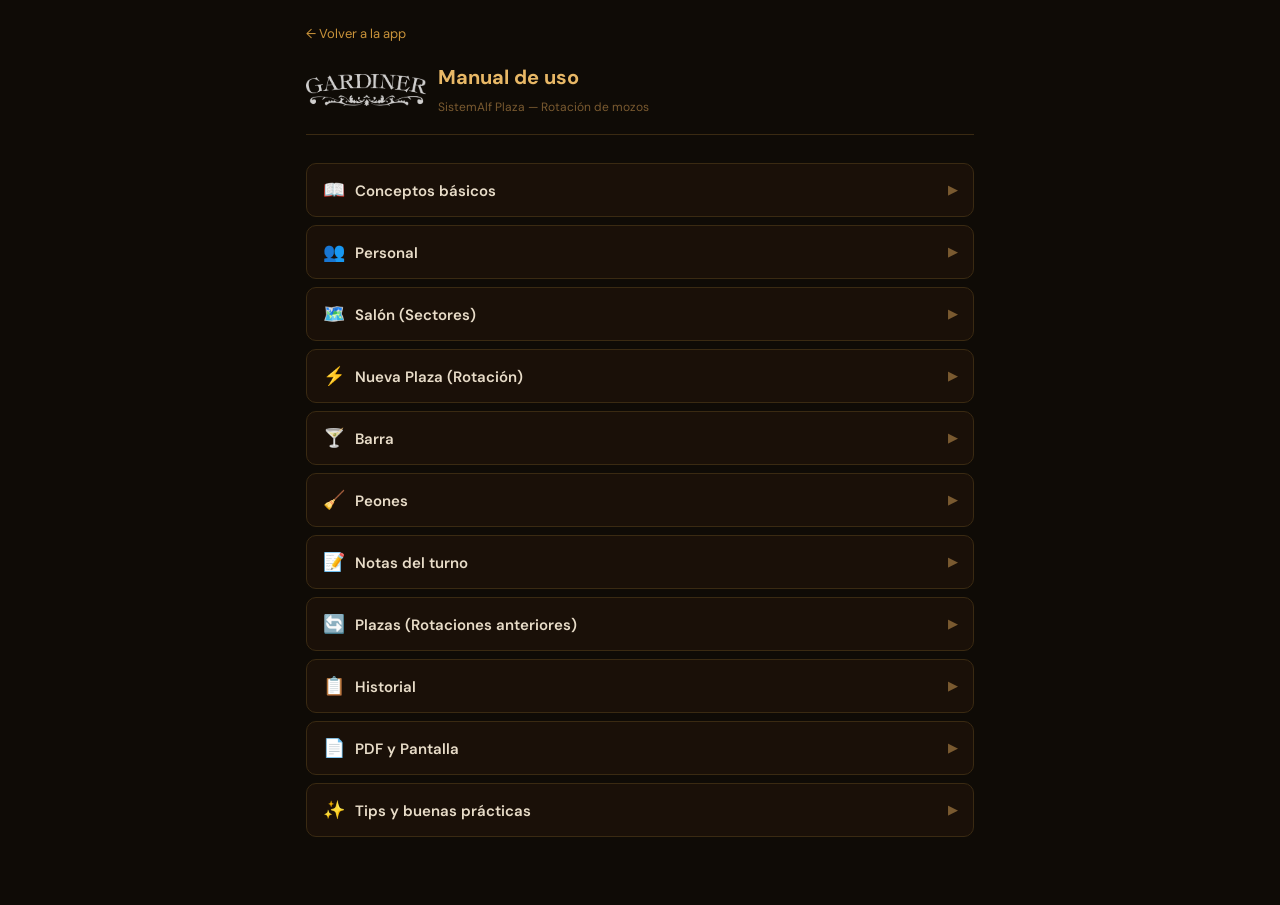
==== ayuda.html @ 65be9d81 "docs: agregar regla de domingos en manual de rotación Co-Authored-By: Claude Sonnet 4.6 <noreply@ant" ====
<!DOCTYPE html>
<html lang="es">
<head>
  <meta charset="UTF-8" />
  <meta name="viewport" content="width=device-width, initial-scale=1.0" />
  <meta name="theme-color" content="#1a1008" />
  <title>Ayuda — SistemAlf Plaza</title>
  <link href="https://fonts.googleapis.com/css2?family=DM+Sans:wght@300;400;500;600;700&display=swap" rel="stylesheet" />
  <link rel="icon" type="image/png" href="img/Favicon.png" />
  <style>
    :root {
      --bg: #0f0b06;
      --bg2: #1a1008;
      --bg3: #241a0e;
      --text: #e8dcc8;
      --text2: #bfa97a;
      --text3: #7a5a30;
      --gold: #c9933a;
      --gold2: #e8b866;
      --orange: #b05a10;
      --border: #2a1e10;
      --border2: #3a2a12;
    }
    * { margin: 0; padding: 0; box-sizing: border-box; }
    body {
      font-family: 'DM Sans', sans-serif;
      background: var(--bg);
      color: var(--text);
      line-height: 1.6;
      -webkit-font-smoothing: antialiased;
    }
    .container {
      max-width: 700px;
      margin: 0 auto;
      padding: 20px 16px 60px;
    }
    .header {
      display: flex;
      align-items: center;
      gap: 12px;
      margin-bottom: 28px;
      padding-bottom: 16px;
      border-bottom: 1px solid var(--border2);
    }
    .header img { height: 32px; opacity: .8; }
    .header h1 { font-size: 20px; color: var(--gold2); font-weight: 700; }
    .header small { font-size: 12px; color: var(--text3); }
    .back-link {
      display: inline-block;
      margin-bottom: 16px;
      font-size: 13px;
      color: var(--gold);
      text-decoration: none;
    }
    .back-link:hover { text-decoration: underline; }

    .section {
      margin-bottom: 8px;
    }
    .section-btn {
      width: 100%;
      display: flex;
      align-items: center;
      justify-content: space-between;
      padding: 14px 16px;
      background: var(--bg2);
      border: 1px solid var(--border2);
      border-radius: 10px;
      color: var(--text);
      font-family: 'DM Sans', sans-serif;
      font-size: 15px;
      font-weight: 600;
      cursor: pointer;
      transition: background .15s;
    }
    .section-btn:hover { background: var(--bg3); }
    .section-btn .icon { font-size: 18px; margin-right: 10px; }
    .section-btn .arrow {
      font-size: 12px;
      color: var(--text3);
      transition: transform .2s;
    }
    .section.open .section-btn {
      border-radius: 10px 10px 0 0;
      border-bottom-color: transparent;
      background: var(--bg3);
    }
    .section.open .arrow { transform: rotate(90deg); }
    .section-body {
      display: none;
      padding: 16px;
      background: var(--bg2);
      border: 1px solid var(--border2);
      border-top: none;
      border-radius: 0 0 10px 10px;
    }
    .section.open .section-body { display: block; }

    .step {
      display: flex;
      gap: 12px;
      margin-bottom: 14px;
      align-items: flex-start;
    }
    .step:last-child { margin-bottom: 0; }
    .step-num {
      min-width: 26px;
      height: 26px;
      background: rgba(201,147,58,.15);
      border: 1px solid var(--gold);
      border-radius: 50%;
      display: flex;
      align-items: center;
      justify-content: center;
      font-size: 12px;
      font-weight: 700;
      color: var(--gold2);
      flex-shrink: 0;
      margin-top: 2px;
    }
    .step-text { font-size: 14px; color: var(--text); }
    .step-text strong { color: var(--gold2); font-weight: 600; }
    .step-text .subtle { color: var(--text3); font-size: 12px; }

    .tip {
      background: rgba(60,120,150,.1);
      border: 1px solid rgba(90,143,160,.3);
      border-radius: 8px;
      padding: 10px 14px;
      font-size: 13px;
      color: #90cfe0;
      margin-top: 12px;
    }
    .tip::before { content: "💡 "; }

    .warn {
      background: rgba(176,90,16,.1);
      border: 1px solid rgba(176,90,16,.3);
      border-radius: 8px;
      padding: 10px 14px;
      font-size: 13px;
      color: #f0a060;
      margin-top: 12px;
    }
    .warn::before { content: "⚠️ "; }

    .divider {
      height: 1px;
      background: var(--border2);
      margin: 12px 0;
    }

    h3 {
      font-size: 14px;
      color: var(--gold2);
      margin-bottom: 10px;
      font-weight: 600;
    }
    p { font-size: 14px; margin-bottom: 10px; }
    p:last-child { margin-bottom: 0; }
  </style>
</head>
<body>
<div class="container">
  <a class="back-link" href="javascript:history.back()">← Volver a la app</a>
  <div class="header">
    <img src="img/Logo.png" alt="Logo" />
    <div>
      <h1>Manual de uso</h1>
      <small>SistemAlf Plaza — Rotación de mozos</small>
    </div>
  </div>

  <!-- CONCEPTOS -->
  <div class="section">
    <button class="section-btn" onclick="toggle(this)">
      <span><span class="icon">📖</span>Conceptos básicos</span>
      <span class="arrow">▶</span>
    </button>
    <div class="section-body">
      <div class="step">
        <div class="step-num">1</div>
        <div class="step-text">Cada restaurante tiene <strong style="color: white !important;">dos turnos</strong>: Mañana y Noche. Cada uno con su propio link.</div>
      </div>
      <div class="step">
        <div class="step-num">2</div>
        <div class="step-text">Los <strong>Mozos</strong> y las <strong>Plazas</strong> son compartidos entre ambos turnos.</div>
      </div>
      <div class="step">
        <div class="step-num">3</div>
        <div class="step-text">La <strong>Rotación</strong> y el <strong>Historial</strong> son independientes por turno.</div>
      </div>
      <div class="step">
        <div class="step-num">4</div>
        <div class="step-text">Los mozos y plazas <strong>Activos</strong> también son independientes por turno: activar o desactivar un mozo en Mañana no afecta al turno Noche.</div>
      </div>
      <div class="step">
        <div class="step-num">5</div>
        <div class="step-text">Una <strong>Plaza</strong> es un sub sector dentro de un sector. Cada plaza se asigna a un mozo.</div>
      </div>
      <div class="step">
        <div class="step-num">6</div>
        <div class="step-text">Un mozo puede tener una <strong>plaza fija</strong> (📌): siempre se asigna automáticamente a esa plaza antes de distribuir el resto.</div>
      </div>
      <div class="step">
        <div class="step-num">7</div>
        <div class="step-text">Un mozo puede ser marcado como <strong style="color:#f08070 !important">Largo</strong> (<strong style="color:#f08070 !important">L</strong>): la rotación automática los distribuye en sectores distintos para que nunca queden juntos.</div>
      </div>
      <div class="step">
        <div class="step-num">8</div>
        <div class="step-text">Cada turno tiene un <strong style="color: white !important;">color distintivo</strong>: Mañana usa tonos <strong>dorados</strong> y Noche tonos <strong style="color: #90cfe0 !important;">azules</strong>, para evitar confusiones.</div>
      </div>
      <div class="tip">Usar el link del turno correspondiente directamente. No es necesario pasar por la pantalla de selección.</div>
    </div>
  </div>

  <!-- PERSONAL -->
  <div class="section">
    <button class="section-btn" onclick="toggle(this)">
      <span><span class="icon">👥</span>Personal</span>
      <span class="arrow">▶</span>
    </button>
    <div class="section-body">
      <h3>Agregar un mozo</h3>
      <div class="step">
        <div class="step-num">1</div>
        <div class="step-text">Ir a la pestaña <strong>Personal</strong>.</div>
      </div>
      <div class="step">
        <div class="step-num">2</div>
        <div class="step-text">Escribir el nombre en el campo y tocar <strong>+ Agregar</strong>.</div>
      </div>

      <div class="divider"></div>
      <h3>Activar / desactivar</h3>
      <p>Cada mozo tiene un <strong>switch</strong> para activar o desactivar. Solo los mozos activos participan de la rotación. El estado es independiente por turno.</p>

      <div class="divider"></div>
      <h3>Editar nombre</h3>
      <p>Mantener presionado sobre el mozo (press largo) para abrir el editor de nombre.</p>

      <div class="divider"></div>
      <h3>Restricciones</h3>
      <div class="step">
        <div class="step-num">1</div>
        <div class="step-text">Tocar el botón <strong>🚫</strong> junto al mozo.</div>
      </div>
      <div class="step">
        <div class="step-num">2</div>
        <div class="step-text">Marcar las plazas donde ese mozo <strong style="color: white !important;">no puede</strong> ser asignado (por limitaciones físicas, preferencias, etc.).</div>
      </div>
      <div class="tip">Las restricciones se respetan en la rotación automática. En la asignación manual, el mozo restringido aparece marcado pero se puede asignar como <strong  style="color: #90cfe0 !important;">excepción puntual</strong> confirmando en el popup. La restricción no se elimina.</div>

      <div class="divider"></div>
      <h3>Eliminar un mozo</h3>
      <p>Tocar el botón <strong>🗑️</strong> junto al mozo y confirmar.</p>
      <div class="warn">Eliminar un mozo no borra su historial. Los registros anteriores se mantienen.</div>

      <div class="divider"></div>
      <h3>Plaza fija</h3>
      <div class="step">
        <div class="step-num">1</div>
        <div class="step-text">Tocar el botón <strong>📌</strong> junto al mozo.</div>
      </div>
      <div class="step">
        <div class="step-num">2</div>
        <div class="step-text">Elegir la plaza donde el mozo va <strong style="color: white !important;">siempre</strong>.</div>
      </div>
      <div class="step">
        <div class="step-num">3</div>
        <div class="step-text">Al generar la rotación, ese mozo se asigna automáticamente a su plaza fija antes de distribuir el resto.</div>
      </div>
      <div class="tip">Para quitar la plaza fija, tocar la <strong>×</strong> en la etiqueta 📌 del mozo.</div>
      <div class="warn">Si la plaza fija coincide con una restricción del mismo mozo, la restricción tiene prioridad y la plaza fija no se asigna.</div>

      <div class="divider"></div>
      <h3>Largos</h3>
      <div class="step">
        <div class="step-num">1</div>
        <div class="step-text">Tocar el botón <strong style="color:#f08070 !important">L</strong> junto al mozo para marcarlo como <strong style="color:#f08070 !important">Largo</strong>.</div>
      </div>
      <div class="step">
        <div class="step-num">2</div>
        <div class="step-text">Los mozos marcados como Largo se <strong style="color: white !important;">distribuyen en sectores distintos</strong> durante la rotación automática: nunca quedarán dos Largos en el mismo sector.</div>
      </div>
      <div class="step">
        <div class="step-num">3</div>
        <div class="step-text">Para quitar la marca, tocar la <strong>×</strong> en la etiqueta <strong style="color:#f08070 !important">L Largo</strong> o volver a tocar el botón <strong style="color:#f08070 !important">L</strong>.</div>
      </div>
      <div class="tip">Los Largos se asignan después de las plazas fijas (📌) y antes del resto. Respetan restricciones (🚫) y asignaciones manuales previas.</div>

      <div class="divider"></div>
      <h3>Mozos de barra</h3>
      <p>Agregar y gestionar de la misma forma que los mozos de salón, pero en la sección <strong>Mozos de Barra</strong> dentro de la misma pestaña.</p>

      <div class="divider"></div>
      <h3>Chips de navegación</h3>
      <p class="step-text">En la parte superior de la pestaña se muestran chips con <strong>Total mozos</strong>, <strong>Mozos activos</strong>, <strong>Plazas activas</strong> y <strong>⚡ Nueva Plaza</strong>. Tocar <strong>Plazas activas</strong> para ir a Salón o <strong>⚡ Nueva Plaza</strong> para ir a la operación.</p>
    </div>
  </div>

  <!-- SALON -->
  <div class="section">
    <button class="section-btn" onclick="toggle(this)">
      <span><span class="icon">🗺️</span>Salón (Sectores)</span>
      <span class="arrow">▶</span>
    </button>
    <div class="section-body">
      <h3>Crear un sector</h3>
      <div class="step">
        <div class="step-num">1</div>
        <div class="step-text">Ir a la pestaña <strong>Salón</strong>.</div>
      </div>
      <div class="step">
        <div class="step-num">2</div>
        <div class="step-text">Escribir el nombre del sector (ej: "Salón 1", "Terraza") y tocar <strong>+ Agregar</strong>.</div>
      </div>

      <div class="divider"></div>
      <h3>Agregar plazas (sub sectores)</h3>
      <div class="step">
        <div class="step-num">1</div>
        <div class="step-text">Dentro de cada sector, usar el campo para agregar plazas.</div>
      </div>
      <div class="step">
        <div class="step-num">2</div>
        <div class="step-text">Cada plaza representa un puesto a asignar a un mozo.</div>
      </div>
      <div class="tip">Máximo 12 plazas por sector.</div>

      <div class="divider"></div>
      <h3>Activar / desactivar</h3>
      <p>Tanto sectores como plazas tienen un <strong>switch</strong> para activar o desactivar. Solo las plazas activas participan de la rotación. El estado es independiente por turno.</p>

      <div class="divider"></div>
      <h3>Orden de los sectores</h3>
      <p>El orden en que aparecen los sectores define la <strong>secuencia de rotación</strong>. Arrastrar con el ícono <strong>⠿</strong> para reordenar.</p>
      <div class="warn">El orden es importante: la rotación avanza al siguiente sector (o grupo) en la lista.</div>

      <div class="divider"></div>
      <h3>Grupos de sectores</h3>
      <p>Asignar el mismo <strong>grupo</strong> a varios sectores para que la rotación los trate como una sola unidad.</p>
      <div class="step">
        <div class="step-num">1</div>
        <div class="step-text">En la configuración de cada sector, seleccionar un grupo existente o crear uno nuevo.</div>
      </div>
      <div class="step">
        <div class="step-num">2</div>
        <div class="step-text">Todos los sectores con el mismo grupo funcionan como un solo sector para el avance y la regla de "no repetir".</div>
      </div>
      <div class="tip">Útil para sectores grandes divididos en partes (ej: Deck A, Deck B, Deck C con grupo "Deck"). Visualmente son 3 sectores, pero la rotación los trata como uno.</div>

      <div class="divider"></div>
      <h3>Evitar repetir sector</h3>
      <p>Si un sector tiene activada esta opción, la rotación intentar no asignar al mismo mozo en el mismo sector (o grupo) dos veces seguidas.</p>

      <div class="divider"></div>
      <h3>Notas del turno</h3>
      <p class="step-text">En la parte inferior de la pestaña Salón hay un <strong style="color: white !important;">switch</strong> para activar o desactivar la sección de <strong>Notas del turno</strong>. Útil para restaurantes que no necesitan esta funcionalidad.</p>
      <div class="tip">La configuración se aplica a nivel del restaurante y afecta a ambos turnos.</div>

      <div class="divider"></div>
      <h3>Chips de navegación</h3>
      <p class="step-text">En la parte superior se muestran chips con <strong>Mozos activos</strong>, <strong>Plazas activas</strong> y <strong>⚡ Nueva Plaza</strong>. Tocar <strong>Mozos activos</strong> para ir a Personal o <strong>⚡ Nueva Plaza</strong> para ir a esa sección.</p>

      <div class="divider"></div>
      <h3>Editar y eliminar</h3>
      <p>Mantener presionado para editar nombre. Tocar 🗑️ para eliminar.</p>
    </div>
  </div>

  <!-- ROTACION -->
  <div class="section">
    <button class="section-btn" onclick="toggle(this)">
      <span><span class="icon">⚡</span>Nueva Plaza (Rotación)</span>
      <span class="arrow">▶</span>
    </button>
    <div class="section-body">
      <h3>Generar una plaza</h3>
      <div class="step">
        <div class="step-num">1</div>
        <div class="step-text">Ir a la pestaña <strong>Nueva Plaza</strong>.</div>
      </div>
      <div class="step">
        <div class="step-num">2</div>
        <div class="step-text">Verificar que el aviso diga <strong>"Listo para rotar"</strong>. Esto indica que la cantidad de mozos activos coincide con la de plazas.</div>
      </div>
      <div class="step">
        <div class="step-num">3</div>
        <div class="step-text">Tocar <strong>⚡ Generar Plaza</strong>. El sistema asigna automáticamente cada mozo a una plaza.</div>
      </div>
      <div class="step">
        <div class="step-num">4</div>
        <div class="step-text">Revisar la asignación. Aparece un <strong style="color: white !important;">banner amarillo</strong> en la parte inferior.</div>
      </div>
      <div class="step">
        <div class="step-num">5</div>
        <div class="step-text">Si la asignación es correcta, tocar <strong>Confirmar</strong> en el banner. Si no, modificar manualmente antes de confirmar.</div>
      </div>

      <div class="divider"></div>
      <h3>Asignar manualmente antes de rotar</h3>
      <p>Para forzar a un mozo en una plaza específica (situación especial), asignar <strong>antes</strong> de generar la plaza. La rotación respeta las asignaciones previas y distribuir el resto.</p>
      <div class="step">
        <div class="step-num">1</div>
        <div class="step-text">Tocar una plaza vacía en el mapa de sectores.</div>
      </div>
      <div class="step">
        <div class="step-num">2</div>
        <div class="step-text">Elegir el mozo en el popup.</div>
      </div>
      <div class="step">
        <div class="step-num">3</div>
        <div class="step-text">Luego tocar <strong>⚡ Generar Plaza</strong>. Las plazas pre-asignadas no se modifican.</div>
      </div>

      <div class="divider"></div>
      <h3>Comentarios por plaza</h3>
      <div class="step">
        <div class="step-num">1</div>
        <div class="step-text">Tocar una plaza <strong style="color: white !important;">ya asignada</strong> para abrir el popup de comentario.</div>
      </div>
      <div class="step">
        <div class="step-num">2</div>
        <div class="step-text">Escribir un comentario (ej: "asiste a mesa 12") y tocar <strong>Guardar</strong>.</div>
      </div>
      <div class="step">
        <div class="step-num">3</div>
        <div class="step-text">El comentario aparece con 💬 en la grilla, en la vista <strong>Pantalla</strong> y en <strong>Plazas</strong>.</div>
      </div>
      <div class="tip">Los comentarios se guardan en el historial junto con la rotación al confirmar.</div>

      <div class="divider"></div>
      <h3>Modificar después de generar</h3>
      <p>Mientras el banner esté visible (antes de confirmar), tocar cualquier plaza para liberar o reasignar.</p>

      <div class="divider"></div>
      <h3>Editar una formación confirmada</h3>
      <div class="step">
        <div class="step-num">1</div>
        <div class="step-text">Después de confirmar aparecen tres botones: <strong>Editar</strong>, <strong>PDF</strong> y <strong>Pantalla</strong>.</div>
      </div>
      <div class="step">
        <div class="step-num">2</div>
        <div class="step-text">Tocar <strong>Editar</strong> para desbloquear la formación.</div>
      </div>
      <div class="step">
        <div class="step-num">3</div>
        <div class="step-text">Realizar los cambios y volver a tocar <strong>Confirmar</strong>. El historial se actualiza con la nueva formación.</div>
      </div>
      <div class="tip">Si se refresca la página, los botones se mantienen disponibles hasta las <strong style="color: white !important;">17:00</strong> (turno Mañana) o las <strong style="color: white !important;">02:00</strong> del día siguiente (turno Noche).</div>

      <div class="divider"></div>
      <h3>Liberar todo</h3>
      <p class="step-text">El botón <strong>🔓 Liberar todo</strong> vacía todas las plazas. Está siempre disponible.</p>

      <div class="divider"></div>
      <h3>Lógica de la rotación</h3>
      <p>El sistema busca que cada mozo <strong>avance al siguiente sector</strong> (o grupo) en el orden configurado. Además considera:</p>
      <div class="step">
        <div class="step-num">•</div>
        <div class="step-text">Cantidad de veces que cada mozo estuvo en cada plaza (para equilibrar).</div>
      </div>
      <div class="step">
        <div class="step-num">•</div>
        <div class="step-text">La opción "evitar repetir sector" si está activada.</div>
      </div>
      <div class="step">
        <div class="step-num">•</div>
        <div class="step-text">Las restricciones de cada mozo.</div>
      </div>
      <div class="step">
        <div class="step-num">•</div>
        <div class="step-text">Las asignaciones manuales previas.</div>
      </div>
      <div class="step">
        <div class="step-num">•</div>
        <div class="step-text">Las <strong>plazas fijas</strong> (📌): se asignan primero, antes de distribuir el resto.</div>
      </div>
      <div class="step">
        <div class="step-num">•</div>
        <div class="step-text">Los <strong style="color:#f08070 !important">Largos</strong> (L): se distribuyen uno por sector, después de las plazas fijas y antes del resto.</div>
      </div>
      <div class="step">
        <div class="step-num">•</div>
        <div class="step-text">Los grupos de sectores (sectores agrupados se tratan como uno).</div>
      </div>
      <div class="step">
        <div class="step-num">•</div>
        <div class="step-text"><strong>Domingos (turno Mañana):</strong> se evita asignar a cada mozo la misma plaza que tuvo el domingo anterior.</div>
      </div>
    </div>
  </div>

  <!-- BARRA -->
  <div class="section">
    <button class="section-btn" onclick="toggle(this)">
      <span><span class="icon">🍸</span>Barra</span>
      <span class="arrow">▶</span>
    </button>
    <div class="section-body">
      <p>La barra funciona de forma independiente a los sectores de salón.</p>

      <div class="divider"></div>
      <h3>Sectores de barra</h3>
      <div class="step">
        <div class="step-num">1</div>
        <div class="step-text">En la pestaña <strong>Barra</strong>, agregar sectores de barra (ej: "Barra principal", "Barra terraza").</div>
      </div>
      <div class="step">
        <div class="step-num">2</div>
        <div class="step-text">Asignar mozos de barra tocando cada sector.</div>
      </div>

      <div class="divider"></div>
      <h3>Mozos de barra</h3>
      <p class="step-text">Agregar desde la pestaña <strong>Personal</strong>, en la sección <strong>Mozos de Barra</strong>. Funcionan igual que los mozos de salón pero se asignan solo a sectores de barra.</p>

      <div class="tip">La barra no participa de la rotación automática. Se asigna siempre de forma manual.</div>
      <div class="warn">Al confirmar la formación, las asignaciones de barra quedan <strong style="color: white !important;">bloqueadas</strong> junto con las de mozos y peones.</div>
    </div>
  </div>

  <!-- PEONES -->
  <div class="section">
    <button class="section-btn" onclick="toggle(this)">
      <span><span class="icon">🧹</span>Peones</span>
      <span class="arrow">▶</span>
    </button>
    <div class="section-body">
      <p>Los peones son el personal de limpieza. Funcionan de forma independiente a los mozos y a la barra.</p>

      <div class="divider"></div>
      <h3>Sectores de peones</h3>
      <div class="step">
        <div class="step-num">1</div>
        <div class="step-text">En la pestaña <strong>Peones</strong>, agregar sectores (ej: "Salón", "Depósito", "Bacha").</div>
      </div>
      <div class="step">
        <div class="step-num">2</div>
        <div class="step-text">Cada sector puede tener <strong style="color: white !important;">más de un peón</strong> asignado al mismo tiempo.</div>
      </div>

      <div class="divider"></div>
      <h3>Asignar peones</h3>
      <div class="step">
        <div class="step-num">1</div>
        <div class="step-text">En la grilla de operación, tocar <strong>+ asignar peón</strong> dentro del sector deseado.</div>
      </div>
      <div class="step">
        <div class="step-num">2</div>
        <div class="step-text">Elegir el peón en el popup. Se pueden agregar varios al mismo sector.</div>
      </div>

      <div class="divider"></div>
      <h3>Personal de peones</h3>
      <p class="step-text">Agregar y gestionar desde la pestaña <strong>Personal</strong>, en la sección <strong>Peones</strong>. Funcionan igual que los mozos: activar, desactivar, editar y eliminar.</p>

      <div class="tip">Los peones no participan de la rotación automática. Se asignan siempre de forma manual.</div>
      <div class="warn">Al confirmar la formación, las asignaciones de peones quedan <strong style="color: white !important;">bloqueadas</strong> junto con las de barra y mozos.</div>
    </div>
  </div>

  <!-- NOTAS DEL TURNO -->
  <div class="section">
    <button class="section-btn" onclick="toggle(this)">
      <span><span class="icon">📝</span>Notas del turno</span>
      <span class="arrow">▶</span>
    </button>
    <div class="section-body">
      <p>Debajo de la grilla de operación hay cuatro campos de texto libre para registrar información del turno. Se pueden <strong style="color: white !important;">desactivar</strong> desde el switch en la pestaña <strong>Salón</strong>.</p>
      <div class="step">
        <div class="step-num">•</div>
        <div class="step-text"><strong>Pesca:</strong> información sobre la pesca del día.</div>
      </div>
      <div class="step">
        <div class="step-num">•</div>
        <div class="step-text"><strong>Dólar:</strong> cotización del día (se formatea automáticamente con el signo $).</div>
      </div>
      <div class="step">
        <div class="step-num">•</div>
        <div class="step-text"><strong>Sugerencia:</strong> sugerencia del chef o del día.</div>
      </div>
      <div class="step">
        <div class="step-num">•</div>
        <div class="step-text"><strong>Faltantes:</strong> productos o insumos que faltan.</div>
      </div>

      <div class="divider"></div>
      <h3>Guardado automático</h3>
      <p>Las notas se guardan <strong style="color: white !important;">automáticamente</strong> mientras se escriben y se sincronizan en tiempo real entre dispositivos.</p>

      <div class="divider"></div>
      <h3>En la rotación</h3>
      <div class="step">
        <div class="step-num">•</div>
        <div class="step-text">Al <strong>confirmar</strong> la formación, las notas se guardan junto con la rotación.</div>
      </div>
      <div class="step">
        <div class="step-num">•</div>
        <div class="step-text">Se muestran en la vista <strong>Pantalla</strong> y en la sección <strong>Plazas</strong>.</div>
      </div>
      <div class="step">
        <div class="step-num">•</div>
        <div class="step-text">Al <strong>Liberar todo</strong>, las notas se <strong style="color: white !important;">borran</strong> para el próximo turno.</div>
      </div>

      <div class="warn">Los campos de notas se bloquean al confirmar la formación. Usar <strong>Editar</strong> para modificarlos.</div>
    </div>
  </div>

  <!-- PLAZAS (ROTACIONES) -->
  <div class="section">
    <button class="section-btn" onclick="toggle(this)">
      <span><span class="icon">🔄</span>Plazas (Rotaciones anteriores)</span>
      <span class="arrow">▶</span>
    </button>
    <div class="section-body">
      <p>Mostrar las rotaciones confirmadas en formato de <strong>tarjetas visuales</strong>.</p>
      <div class="step">
        <div class="step-num">1</div>
        <div class="step-text">Cada tarjeta muestra una rotación completa: fecha, hora y la asignación de cada mozo por sector.</div>
      </div>
      <div class="step">
        <div class="step-num">2</div>
        <div class="step-text">Usar los botones <strong>← Anterior</strong> y <strong>Siguiente →</strong> para navegar entre rotaciones.</div>
      </div>
      <div class="step">
        <div class="step-num">3</div>
        <div class="step-text">La primera tarjeta siempre es la <strong>última rotación</strong> (la más reciente).</div>
      </div>
      <div class="step">
        <div class="step-num">4</div>
        <div class="step-text">Cada tarjeta incluye las asignaciones de <strong>barra</strong> y <strong>peones</strong> debajo de los sectores de salón.</div>
      </div>
      <div class="step">
        <div class="step-num">5</div>
        <div class="step-text">Si la rotación tenía <strong>notas del turno</strong>, se muestran al pie de la tarjeta.</div>
      </div>
      <div class="step">
        <div class="step-num">6</div>
        <div class="step-text">Si alguna plaza tenía un <strong>comentario</strong> (💬), se muestra debajo del nombre del mozo.</div>
      </div>
    </div>
  </div>

  <!-- HISTORIAL -->
  <div class="section">
    <button class="section-btn" onclick="toggle(this)">
      <span><span class="icon">📋</span>Historial</span>
      <span class="arrow">▶</span>
    </button>
    <div class="section-body">
      <h3>Resumen por mozo</h3>
      <p>Tabla que muestra cuántas veces estuvo cada mozo en cada plaza. Útil para verificar que la distribución sea equitativa.</p>

      <div class="divider"></div>
      <h3>Filtros</h3>
      <div class="step">
        <div class="step-num">1</div>
        <div class="step-text"><strong>Filtro por mozo:</strong> seleccionar un mozo para ver solo sus registros.</div>
      </div>
      <div class="step">
        <div class="step-num">2</div>
        <div class="step-text"><strong>Filtro por fecha:</strong> seleccionar una fecha para ver solo ese día.</div>
      </div>
      <div class="step">
        <div class="step-num">3</div>
        <div class="step-text">Tocar <strong>✕ Limpiar</strong> para quitar los filtros.</div>
      </div>

      <div class="divider"></div>
      <h3>Registros</h3>
      <p>Lista detallada de cada asignación: hora, fecha, mozo, sector y plaza. El número <strong>#</strong> indica cuántas veces ese mozo estuvo en esa plaza en total.</p>
    </div>
  </div>

  <!-- PDF Y PANTALLA -->
  <div class="section">
    <button class="section-btn" onclick="toggle(this)">
      <span><span class="icon">📄</span>PDF y Pantalla</span>
      <span class="arrow">▶</span>
    </button>
    <div class="section-body">
      <h3>Descargar PDF</h3>
      <p>Después de confirmar una rotación, tocar el botón <strong>PDF</strong> para generar un documento con la formación actual. Útil para imprimir o compartir.</p>
      <div class="tip">El PDF se compacta en <strong style="color: white !important;">una sola hoja A4</strong>. Las plazas vacías y el personal sin asignar no se incluyen.</div>

      <div class="divider"></div>
      <h3>Ver en pantalla</h3>
      <p>Tocar el botón <strong>Pantalla</strong> para abrir una vista a pantalla completa con la formación. Incluye mozos, barra, peones y notas del turno. Ideal para mostrar en un monitor o TV del restaurante.</p>
      <div class="tip">Tocar "✕ Salir" abajo a la derecha para volver a la app.</div>
    </div>
  </div>

  <!-- TIPS -->
  <div class="section">
    <button class="section-btn" onclick="toggle(this)">
      <span><span class="icon">✨</span>Tips y buenas prácticas</span>
      <span class="arrow">▶</span>
    </button>
    <div class="section-body">
      <div class="step">
        <div class="step-num">1</div>
        <div class="step-text">Mantener la <strong style="color: white !important;">misma cantidad</strong> de mozos activos que plazas activas para que la rotación funcione sin problemas.</div>
      </div>
      <div class="step">
        <div class="step-num">2</div>
        <div class="step-text">Si un mozo no viene, <strong style="color: white !important;">desactivar</strong> en vez de eliminar. Así se conserva su historial.</div>
      </div>
      <div class="step">
        <div class="step-num">3</div>
        <div class="step-text">Usar las <strong style="color: white !important;">restricciones</strong> para evitar que el sistema asigne a un mozo donde no corresponde.</div>
      </div>
      <div class="step">
        <div class="step-num">4</div>
        <div class="step-text">Para forzar una posición, <strong style="color: white !important;">asignar manualmente antes de generar la plaza</strong>. La rotación respeta esas asignaciones.</div>
      </div>
      <div class="step">
        <div class="step-num">5</div>
        <div class="step-text">Revisar el <strong>RESUMEN POR MOZO</strong> periódicamente para verificar que la distribución sea justa.</div>
      </div>
      <div class="step">
        <div class="step-num">6</div>
        <div class="step-text">El <strong style="color: white !important;">orden de los sectores</strong> en la pestaña <strong>Salón</strong> definir hacia dónde avanza la rotación. Configurar una vez y no modificar seguido.</div>
      </div>
      <div class="step">
        <div class="step-num">7</div>
        <div class="step-text">Usar <strong>Grupos</strong> para unificar sectores grandes divididos en partes. La rotación los trata como un solo sector.</div>
      </div>
      <div class="step">
        <div class="step-num">8</div>
        <div class="step-text">Si un mozo va <strong style="color: white !important;">siempre al mismo lugar</strong>, usar <strong>Plaza fija</strong> (📌) en vez de asignar manualmente cada vez.</div>
      </div>
    </div>
  </div>

</div>

<script>
function toggle(btn) {
  btn.closest('.section').classList.toggle('open');
}
</script>
</body>
</html>
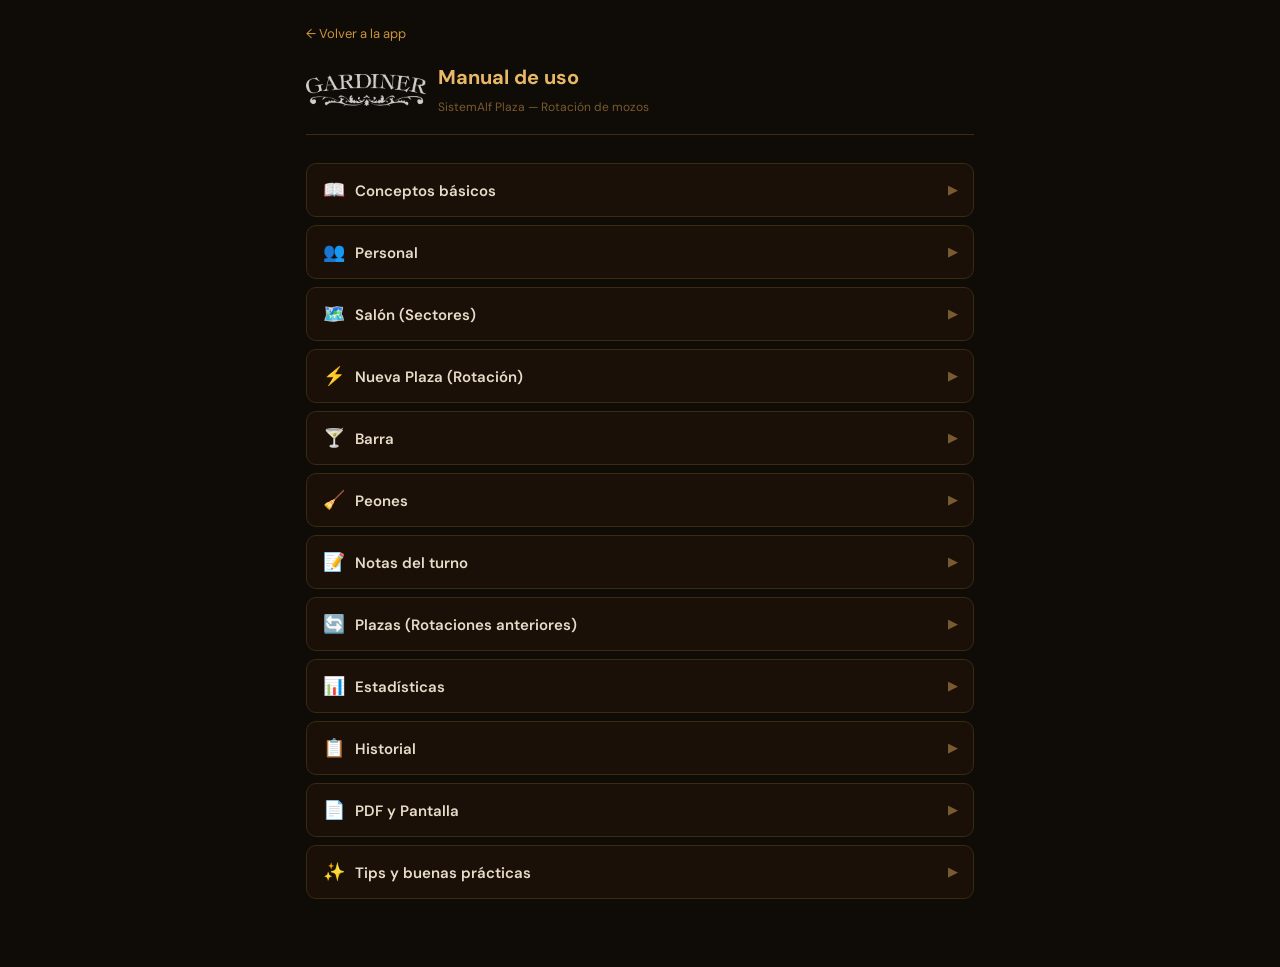
==== commit 6eb62e48: "Manual: actualizar logica de rotacion y documentar lo que faltaba Correcciones: - El criterio semana" ====
--- a/ayuda.html
+++ b/ayuda.html
@@ -253,7 +253,7 @@
 
       <div class="divider"></div>
       <h3>Eliminar un mozo</h3>
-      <p>Tocar el botón <strong>🗑️</strong> junto al mozo y confirmar.</p>
+      <p>El borrado de mozos requiere autorización de <strong>SistemAlf</strong> para evitar errores involuntarios que afecten el historial.</p>
       <div class="warn">Eliminar un mozo no borra su historial. Los registros anteriores se mantienen.</div>
 
       <div class="divider"></div>
@@ -288,6 +288,18 @@
         <div class="step-text">Para quitar la marca, tocar la <strong>×</strong> en la etiqueta <strong style="color:#f08070 !important">L Largo</strong> o volver a tocar el botón <strong style="color:#f08070 !important">L</strong>.</div>
       </div>
       <div class="tip">Los Largos se asignan después de las plazas fijas (📌) y antes del resto. Respetan restricciones (🚫) y asignaciones manuales previas.</div>
+      <p>Dentro del sector que le toca, el sistema elige la plaza <strong>distinta a la última</strong> que ocupó y, entre las que quedan, la que menos veces le tocó.</p>
+      <div class="warn">Si un Largo tiene restringidas todas las plazas de todos los sectores libres, queda fuera de esta etapa y entra en el reparto general junto al resto. En ese caso puede terminar compartiendo sector con otro Largo.</div>
+
+      <div class="divider"></div>
+      <h3>Tipo de turno</h3>
+      <p>Cada mozo puede clasificarse según el turno que hace. Se configura desde el <strong>modal de edición</strong>: tocar ✏️ o mantener presionado el nombre, y elegir en <strong>Tipo de turno</strong>.</p>
+      <div class="step">
+        <div class="step-num">•</div>
+        <div class="step-text"><strong>Largo</strong> · <strong>Cortado</strong> · <strong>Medio turno mañana</strong> · <strong>Medio turno noche</strong></div>
+      </div>
+      <div class="tip">Los mozos que nunca se clasificaron cuentan como <strong>Cortado</strong>, que es el valor por defecto.</div>
+      <div class="warn">Este campo es <strong style="color: white !important;">solo para Estadísticas</strong>: no interviene en la rotación. Lo que reparte a los Largos en sectores distintos es la marca <strong style="color:#f08070 !important">L</strong>, que es un campo aparte. Un mozo puede tener la L puesta y estar clasificado como Cortado, o al revés — conviene mantenerlos coherentes.</div>
 
       <div class="divider"></div>
       <h3>Mozos de barra</h3>
@@ -365,7 +377,7 @@
 
       <div class="divider"></div>
       <h3>Editar y eliminar</h3>
-      <p>Mantener presionado para editar nombre. Tocar 🗑️ para eliminar.</p>
+      <p>Tocar ✏️ para editar nombre. El borrado de sectores y plazas requiere autorización de <strong>SistemAlf</strong> para evitar errores involuntarios que afecten el historial de rotaciones.</p>
     </div>
   </div>
 
@@ -377,13 +389,14 @@
     </button>
     <div class="section-body">
       <h3>Generar una plaza</h3>
+      <div class="warn">El botón <strong>⚡ Generar Plaza</strong> solo está disponible dentro del horario del turno: <strong>mañana de 08:00 a 17:00</strong>, <strong>noche de 17:00 a 02:00</strong>. Fuera de ese rango el botón se oculta para evitar generar la plaza en el turno equivocado.</div>
       <div class="step">
         <div class="step-num">1</div>
         <div class="step-text">Ir a la pestaña <strong>Nueva Plaza</strong>.</div>
       </div>
       <div class="step">
         <div class="step-num">2</div>
-        <div class="step-text">Verificar que el aviso diga <strong>"Listo para rotar"</strong>. Esto indica que la cantidad de mozos activos coincide con la de plazas.</div>
+        <div class="step-text">Verificar que el aviso diga <strong>"Listo para rotar"</strong>. Esto indica que la cantidad de mozos activos coincide con la de plazas. Si ya asignaste algunos a mano, la cuenta es sobre los que quedan <strong style="color: white !important;">libres</strong>, no sobre el total.</div>
       </div>
       <div class="step">
         <div class="step-num">3</div>
@@ -456,22 +469,47 @@
 
       <div class="divider"></div>
       <h3>Lógica de la rotación</h3>
-      <p>El sistema busca que cada mozo <strong>avance al siguiente sector</strong> (o grupo) en el orden configurado. Además considera:</p>
-      <div class="step">
-        <div class="step-num">•</div>
-        <div class="step-text">Cantidad de veces que cada mozo estuvo en cada plaza (para equilibrar).</div>
-      </div>
-      <div class="step">
-        <div class="step-num">•</div>
-        <div class="step-text">La opción "evitar repetir sector" si está activada.</div>
-      </div>
-      <div class="step">
-        <div class="step-num">•</div>
-        <div class="step-text">Las restricciones de cada mozo.</div>
-      </div>
-      <div class="step">
-        <div class="step-num">•</div>
-        <div class="step-text">Las asignaciones manuales previas.</div>
+      <p>El sistema no va mozo por mozo eligiendo lo mejor para cada uno. Evalúa <strong style="color: white !important;">todas las combinaciones posibles</strong> de mozos y plazas a la vez, y se queda con la mejor del conjunto.</p>
+      <p>Por eso a veces un mozo no avanza al sector que le tocaba: si ceder esa plaza mejora el reparto general, el sistema lo hace. La decisión nunca se toma mirando a un mozo aislado.</p>
+
+      <div class="divider"></div>
+      <h3>Criterios, de mayor a menor peso</h3>
+      <div class="step">
+        <div class="step-num">1</div>
+        <div class="step-text"><strong>No repetir la misma plaza exacta</strong> que la última vez que trabajó.</div>
+      </div>
+      <div class="step">
+        <div class="step-num">2</div>
+        <div class="step-text"><strong>Avanzar al siguiente sector</strong> (o grupo) en el orden configurado. Cuanto más lejos queda del sector que le tocaba, más penaliza.</div>
+      </div>
+      <div class="step">
+        <div class="step-num">3</div>
+        <div class="step-text"><strong>Evitar repetir sector</strong>, en los sectores que tengan esa opción activada.</div>
+      </div>
+      <div class="step">
+        <div class="step-num">4</div>
+        <div class="step-text"><strong>Criterio semanal:</strong> no repetir la plaza que tuvo el mismo día de la semana anterior.</div>
+      </div>
+      <div class="step">
+        <div class="step-num">5</div>
+        <div class="step-text"><strong>Equilibrar:</strong> cuántas veces estuvo cada mozo en cada plaza.</div>
+      </div>
+      <div class="step">
+        <div class="step-num">6</div>
+        <div class="step-text"><strong>Orden circular:</strong> desempate final cuando todo lo demás da igual.</div>
+      </div>
+      <div class="tip">El criterio <strong>1</strong> pesa <strong style="color: white !important;">más</strong> que el <strong>2</strong>. Ante la duda, el sistema prefiere que el mozo no repita plaza antes que hacerlo avanzar al sector que le tocaba. Es la causa más común de una rotación que a simple vista parece equivocada.</div>
+
+      <div class="divider"></div>
+      <h3>Lo que se respeta siempre</h3>
+      <p>Esto no se pesa contra nada: son condiciones que el sistema no viola.</p>
+      <div class="step">
+        <div class="step-num">•</div>
+        <div class="step-text">Las <strong>restricciones</strong> (🚫) de cada mozo: nunca se asigna una plaza restringida.</div>
+      </div>
+      <div class="step">
+        <div class="step-num">•</div>
+        <div class="step-text">Las <strong>asignaciones manuales previas</strong>: quedan intactas.</div>
       </div>
       <div class="step">
         <div class="step-num">•</div>
@@ -483,12 +521,41 @@
       </div>
       <div class="step">
         <div class="step-num">•</div>
-        <div class="step-text">Los grupos de sectores (sectores agrupados se tratan como uno).</div>
-      </div>
-      <div class="step">
-        <div class="step-num">•</div>
-        <div class="step-text"><strong>Domingos (turno Mañana):</strong> se evita asignar a cada mozo la misma plaza que tuvo el domingo anterior.</div>
-      </div>
+        <div class="step-text">Los <strong>grupos de sectores</strong>: los sectores agrupados se tratan como uno solo.</div>
+      </div>
+
+      <div class="divider"></div>
+      <h3>Ventana de 30 días</h3>
+      <p>El equilibrio y el cálculo del último sector de cada mozo se hacen sobre los <strong style="color: white !important;">últimos 30 días</strong>. Lo anterior no influye en la rotación.</p>
+      <div class="tip">Un mozo que estuvo de licencia más de un mes arranca sin historial: para el sistema es como si fuera nuevo.</div>
+
+      <div class="divider"></div>
+      <h3>Criterio semanal</h3>
+      <p>Los días de más movimiento se evita repetir la plaza que el mozo tuvo <strong>el mismo día de la semana anterior</strong>.</p>
+      <div class="step">
+        <div class="step-num">•</div>
+        <div class="step-text">Turno <strong>Mañana</strong>: domingos.</div>
+      </div>
+      <div class="step">
+        <div class="step-num">•</div>
+        <div class="step-text">Turno <strong>Noche</strong>: jueves, viernes y sábados.</div>
+      </div>
+      <div class="tip">Los días que aplica aparece un aviso arriba de la grilla recordándolo. El resto de los días el criterio no interviene.</div>
+
+      <div class="divider"></div>
+      <h3>Orden circular</h3>
+      <p>Cuando dos mozos empatan en todos los criterios anteriores, decide un contador interno que <strong>avanza una posición en cada rotación</strong>. Sin él siempre ganaría el mismo mozo ante la igualdad.</p>
+      <div class="tip">Es el motivo por el que dos días con la misma gente y las mismas plazas pueden dar resultados distintos.</div>
+
+      <div class="divider"></div>
+      <h3>Advertencias al generar</h3>
+      <p>Si una plaza queda sin ningún mozo que pueda ocuparla, aparece un cartel con el detalle al terminar de generar.</p>
+      <div class="warn">Casi siempre es por restricciones (🚫) demasiado amplias: no queda ningún mozo habilitado para esa plaza. Revisar las restricciones de los mozos disponibles o asignar esa plaza a mano.</div>
+
+      <div class="divider"></div>
+      <h3>Badge de repetición ↩</h3>
+      <p>Si un mozo queda asignado a la misma plaza que tuvo ayer en el mismo turno, aparece un badge naranja <strong style="background:#c97c20;color:#fff;font-size:11px;padding:1px 5px;border-radius:3px">↩</strong> junto a su nombre.</p>
+      <div class="tip">Usarlo como guía para hacer ajustes manuales: mover los mozos marcados hasta que no quede ningún ↩ visible.</div>
     </div>
   </div>
 
@@ -568,7 +635,7 @@
       <span class="arrow">▶</span>
     </button>
     <div class="section-body">
-      <p>Debajo de la grilla de operación hay cuatro campos de texto libre para registrar información del turno. Se pueden <strong style="color: white !important;">desactivar</strong> desde el switch en la pestaña <strong>Salón</strong>.</p>
+      <p>Debajo de la grilla de operación hay cinco campos de texto libre para registrar información del turno. Se pueden <strong style="color: white !important;">desactivar</strong> desde el switch en la pestaña <strong>Salón</strong>.</p>
       <div class="step">
         <div class="step-num">•</div>
         <div class="step-text"><strong>Pesca:</strong> información sobre la pesca del día.</div>
@@ -584,6 +651,10 @@
       <div class="step">
         <div class="step-num">•</div>
         <div class="step-text"><strong>Faltantes:</strong> productos o insumos que faltan.</div>
+      </div>
+      <div class="step">
+        <div class="step-num">•</div>
+        <div class="step-text"><strong>Novedades:</strong> novedades generales del turno.</div>
       </div>
 
       <div class="divider"></div>
@@ -641,6 +712,57 @@
         <div class="step-num">6</div>
         <div class="step-text">Si alguna plaza tenía un <strong>comentario</strong> (💬), se muestra debajo del nombre del mozo.</div>
       </div>
+    </div>
+  </div>
+
+  <!-- ESTADISTICAS -->
+  <div class="section">
+    <button class="section-btn" onclick="toggle(this)">
+      <span><span class="icon">📊</span>Estadísticas</span>
+      <span class="arrow">▶</span>
+    </button>
+    <div class="section-body">
+      <p>Una tabla con <strong>cuántas veces estuvo cada mozo en cada sector</strong> durante el período elegido. Sirve para detectar repartos desparejos.</p>
+      <div class="step">
+        <div class="step-num">•</div>
+        <div class="step-text">Cada fila es un mozo, cada columna un sector.</div>
+      </div>
+      <div class="step">
+        <div class="step-num">•</div>
+        <div class="step-text">Cada celda muestra la cantidad de veces y, entre paréntesis, <strong>qué porcentaje representa</strong> sobre el total de ese mozo. Los porcentajes de una fila suman 100%, con un punto de diferencia según el redondeo.</div>
+      </div>
+      <div class="step">
+        <div class="step-num">•</div>
+        <div class="step-text">La última columna, <strong>Rotaciones</strong>, es en cuántas rotaciones participó el mozo en total.</div>
+      </div>
+      <div class="warn">La tabla muestra <strong style="color: white !important;">solo el turno abierto</strong>. Entrando por el link de Mañana no se ven las plazas que los mozos hicieron de Noche, y al revés.</div>
+
+      <div class="divider"></div>
+      <h3>Período</h3>
+      <p>El desplegable de arriba permite elegir entre los últimos <strong>7, 15, 30, 60 o 90 días</strong>. Por defecto son 30.</p>
+      <div class="tip">La elección se recuerda en el dispositivo: la próxima vez que entres, sigue como la dejaste.</div>
+
+      <div class="divider"></div>
+      <h3>Filtrar por tipo de mozo</h3>
+      <p>Los chips debajo del período permiten mostrar u ocultar cada tipo. Se pueden combinar: tocá los que quieras ver.</p>
+      <div class="step">
+        <div class="step-num">•</div>
+        <div class="step-text"><strong>Todos</strong> vuelve a mostrar los cuatro tipos de una vez.</div>
+      </div>
+      <div class="step">
+        <div class="step-num">•</div>
+        <div class="step-text">Si apagás todos, la tabla queda vacía hasta que prendas alguno.</div>
+      </div>
+      <div class="tip">El tipo de cada mozo se configura en <strong>Personal</strong>, desde el modal de edición.</div>
+
+      <div class="divider"></div>
+      <h3>Agrupación</h3>
+      <p>Las filas se ordenan por tipo —primero Largos, después Cortados, después los medios turnos— y alfabéticamente dentro de cada grupo. Cuando hay más de un tipo a la vista aparece una banda con el nombre de cada grupo.</p>
+      <p>Junto a cada nombre va una etiqueta con su tipo: <strong>L</strong>, <strong>CO</strong>, <strong>MM</strong> o <strong>MN</strong>.</p>
+
+      <div class="divider"></div>
+      <h3>Imprimir</h3>
+      <p>El botón <strong>🖨 Imprimir</strong> genera una versión en blanco y negro de la tabla. El período y el filtro aplicados quedan escritos en el título.</p>
     </div>
   </div>
 
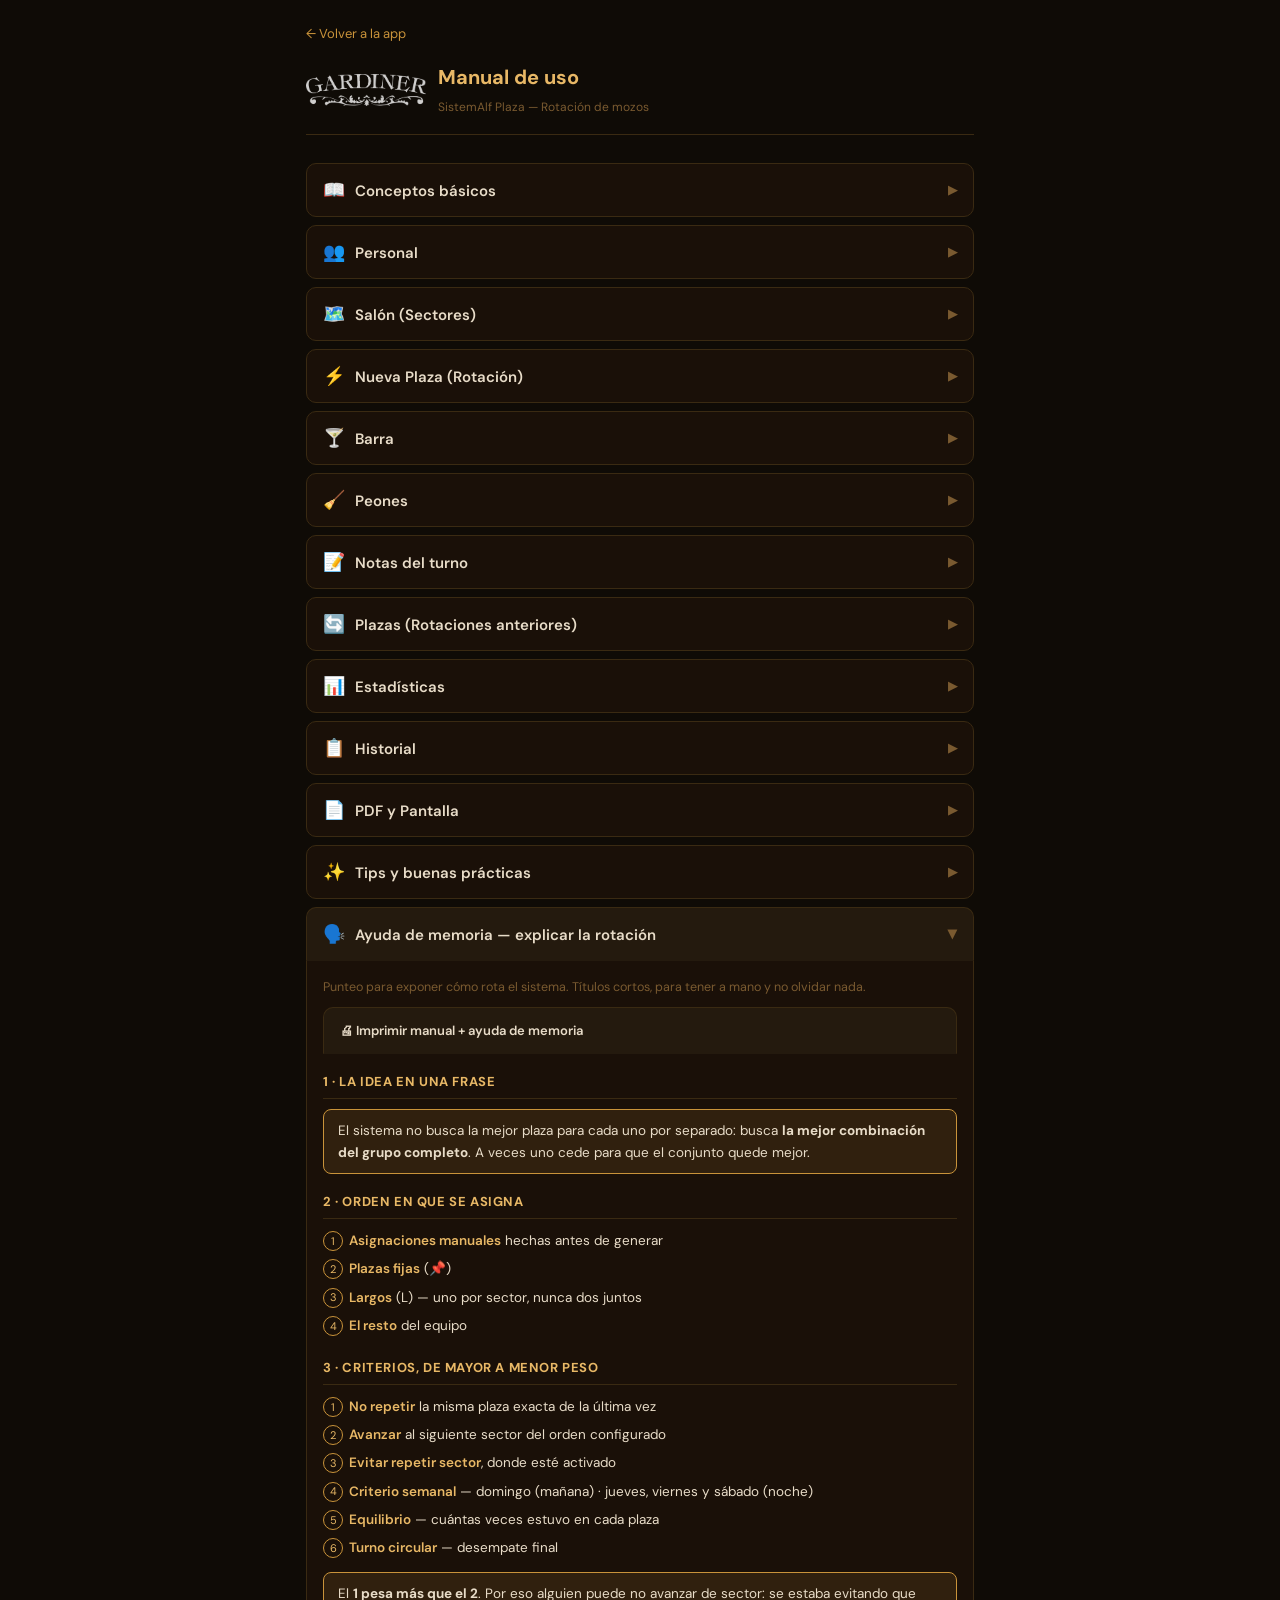
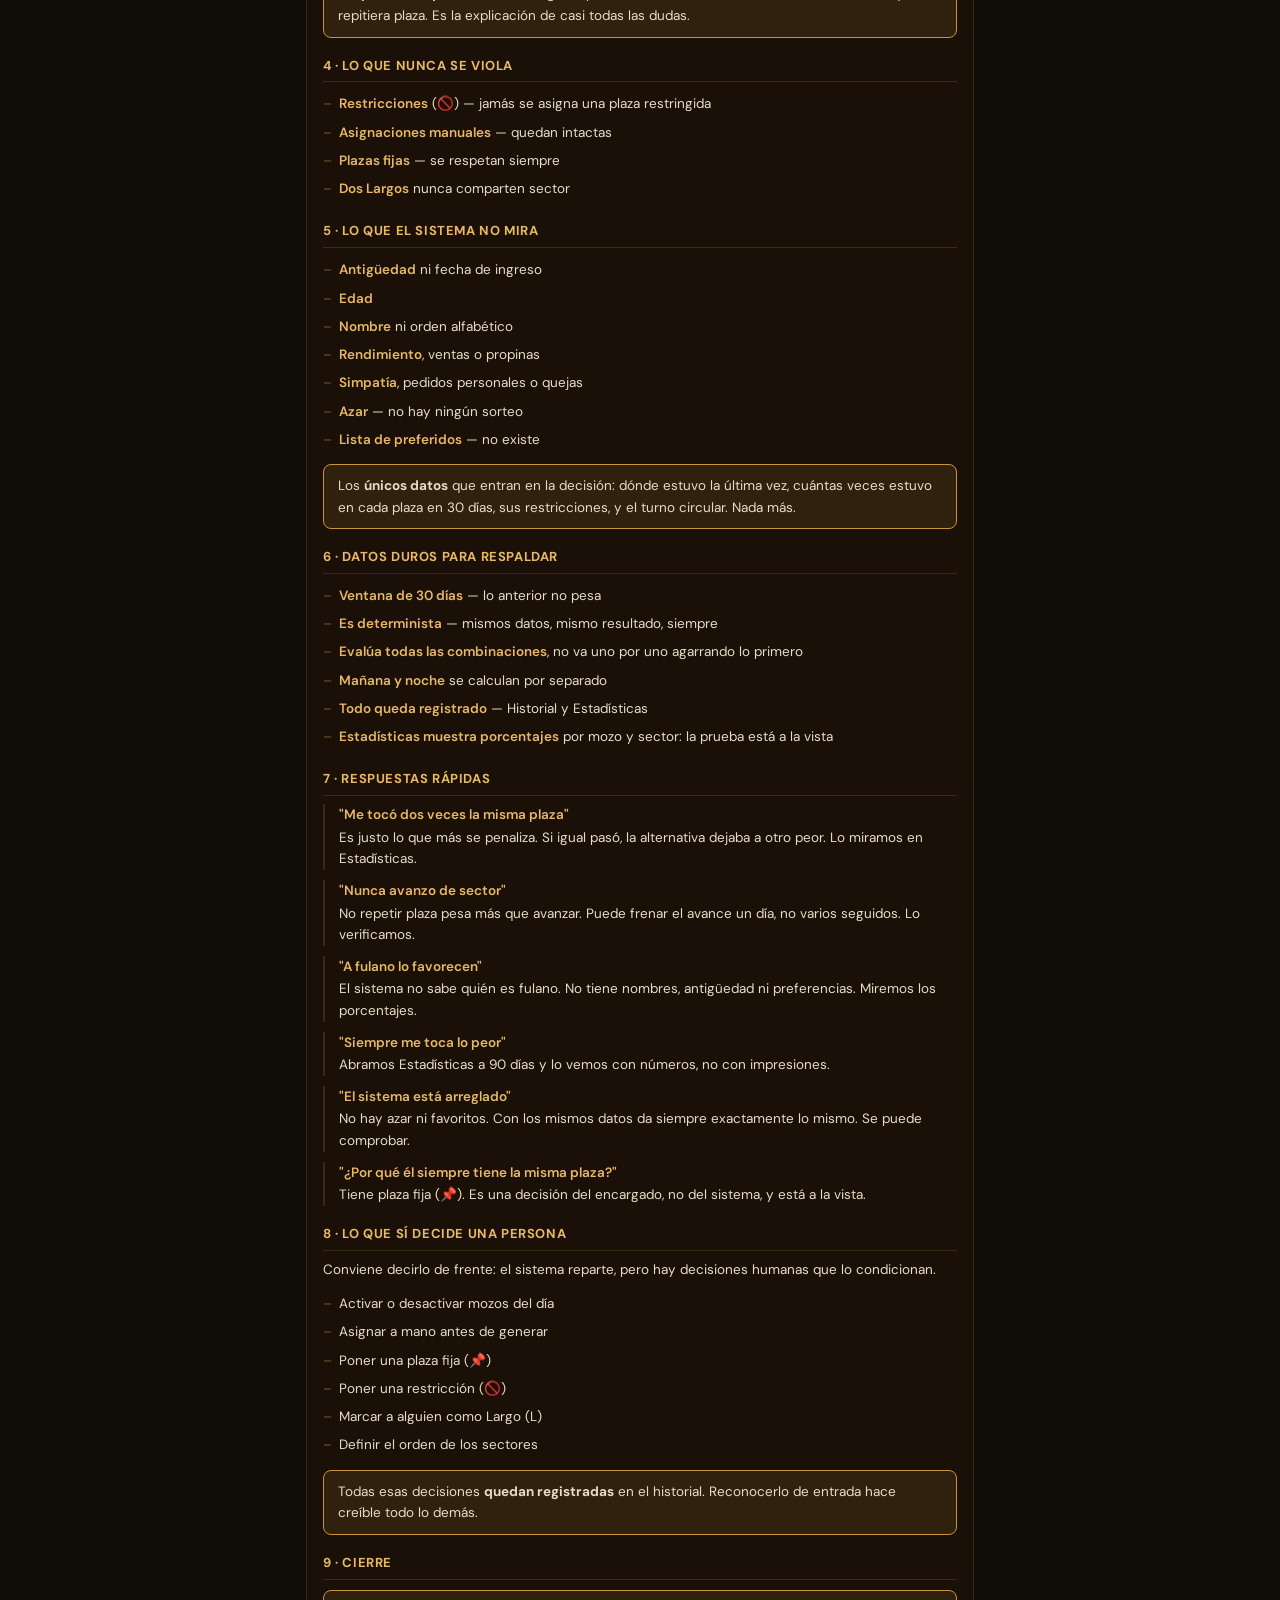
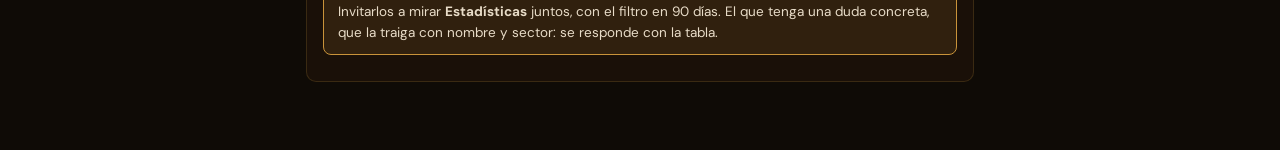
==== commit 814d64ef: "Manual: ayuda de memoria para explicar la rotacion y estilos de impresion Nueva seccion final con un" ====
--- a/ayuda.html
+++ b/ayuda.html
@@ -158,6 +158,54 @@
     }
     p { font-size: 14px; margin-bottom: 10px; }
     p:last-child { margin-bottom: 0; }
+
+    /* ── AYUDA DE MEMORIA (para exponer en reunión) ───────────────────── */
+    .memo-h { font-size: 13px; color: var(--gold2); font-weight: 700; text-transform: uppercase;
+              letter-spacing: .6px; margin: 18px 0 8px; padding-bottom: 5px;
+              border-bottom: 1px solid var(--border2); }
+    .memo-h:first-child { margin-top: 0; }
+    .memo-list { list-style: none; margin-bottom: 4px; }
+    .memo-list li { font-size: 13.5px; line-height: 1.5; padding: 4px 0 4px 16px;
+                    position: relative; }
+    .memo-list li::before { content: "–"; position: absolute; left: 0; color: var(--text3); }
+    .memo-list li b { color: var(--gold2); font-weight: 600; }
+    .memo-num { counter-reset: memo; }
+    .memo-num li { padding-left: 26px; }
+    .memo-num li::before { counter-increment: memo; content: counter(memo);
+                           left: 0; top: 4px; width: 18px; height: 18px; font-size: 11px;
+                           color: var(--gold2); border: 1px solid var(--gold);
+                           border-radius: 50%; display: flex; align-items: center;
+                           justify-content: center; }
+    .memo-q { font-size: 13.5px; margin-bottom: 10px; padding-left: 14px;
+              border-left: 2px solid var(--border2); }
+    .memo-q b { display: block; color: var(--gold2); font-weight: 600; margin-bottom: 1px; }
+    .memo-key { background: rgba(201,147,58,.12); border: 1px solid var(--gold);
+                border-radius: 8px; padding: 10px 14px; font-size: 13.5px; margin: 10px 0; }
+
+    /* ── IMPRESIÓN ────────────────────────────────────────────────────── */
+    @media print {
+      body { background: #fff !important; color: #000 !important; }
+      .container { max-width: 100%; padding: 0; }
+      .back-link, .section-btn .arrow { display: none !important; }
+      .header { border-bottom: 1px solid #999; }
+      .header h1, .header small { color: #000 !important; }
+      /* Todo el manual se imprime desplegado */
+      .section-body { display: block !important; background: #fff !important;
+                      border-color: #ccc !important; }
+      .section-btn { background: #f0f0f0 !important; color: #000 !important;
+                     border-color: #999 !important; }
+      h3, .memo-h, .memo-q b, .memo-list li b { color: #000 !important; }
+      .tip, .warn, .memo-key { background: #f7f7f7 !important; border-color: #999 !important;
+                               color: #000 !important; }
+      .step-num, .memo-num li::before { color: #000 !important; border-color: #666 !important;
+                                        background: none !important; }
+      .step, .memo-list li, .memo-q { break-inside: avoid; page-break-inside: avoid; }
+      /* Hoja en blanco antes de la ayuda de memoria */
+      .page-blank { page-break-before: always; height: 60vh; }
+      #memo { page-break-before: always; }
+      #btn-imprimir-memo { display: none !important; }
+    }
+    .page-blank { display: none; }
   </style>
 </head>
 <body>
@@ -857,6 +905,98 @@
     </div>
   </div>
 
+  <!-- HOJA EN BLANCO (solo al imprimir) -->
+  <div class="page-blank"></div>
+
+  <!-- AYUDA DE MEMORIA -->
+  <div class="section open" id="memo">
+    <button class="section-btn" onclick="toggle(this)">
+      <span><span class="icon">🗣️</span>Ayuda de memoria — explicar la rotación</span>
+      <span class="arrow">▶</span>
+    </button>
+    <div class="section-body">
+      <p style="color:var(--text3);font-size:12.5px">Punteo para exponer cómo rota el sistema. Títulos cortos, para tener a mano y no olvidar nada.</p>
+      <button class="section-btn" id="btn-imprimir-memo" onclick="window.print()" style="font-size:13px;margin:10px 0 4px">
+        <span>🖨 Imprimir manual + ayuda de memoria</span>
+      </button>
+
+      <div class="memo-h">1 · La idea en una frase</div>
+      <div class="memo-key">El sistema no busca la mejor plaza para cada uno por separado: busca <b>la mejor combinación del grupo completo</b>. A veces uno cede para que el conjunto quede mejor.</div>
+
+      <div class="memo-h">2 · Orden en que se asigna</div>
+      <ol class="memo-list memo-num">
+        <li><b>Asignaciones manuales</b> hechas antes de generar</li>
+        <li><b>Plazas fijas</b> (📌)</li>
+        <li><b>Largos</b> (L) — uno por sector, nunca dos juntos</li>
+        <li><b>El resto</b> del equipo</li>
+      </ol>
+
+      <div class="memo-h">3 · Criterios, de mayor a menor peso</div>
+      <ol class="memo-list memo-num">
+        <li><b>No repetir</b> la misma plaza exacta de la última vez</li>
+        <li><b>Avanzar</b> al siguiente sector del orden configurado</li>
+        <li><b>Evitar repetir sector</b>, donde esté activado</li>
+        <li><b>Criterio semanal</b> — domingo (mañana) · jueves, viernes y sábado (noche)</li>
+        <li><b>Equilibrio</b> — cuántas veces estuvo en cada plaza</li>
+        <li><b>Turno circular</b> — desempate final</li>
+      </ol>
+      <div class="memo-key">El <b>1 pesa más que el 2</b>. Por eso alguien puede no avanzar de sector: se estaba evitando que repitiera plaza. Es la explicación de casi todas las dudas.</div>
+
+      <div class="memo-h">4 · Lo que nunca se viola</div>
+      <ul class="memo-list">
+        <li><b>Restricciones</b> (🚫) — jamás se asigna una plaza restringida</li>
+        <li><b>Asignaciones manuales</b> — quedan intactas</li>
+        <li><b>Plazas fijas</b> — se respetan siempre</li>
+        <li><b>Dos Largos</b> nunca comparten sector</li>
+      </ul>
+
+      <div class="memo-h">5 · Lo que el sistema NO mira</div>
+      <ul class="memo-list">
+        <li><b>Antigüedad</b> ni fecha de ingreso</li>
+        <li><b>Edad</b></li>
+        <li><b>Nombre</b> ni orden alfabético</li>
+        <li><b>Rendimiento</b>, ventas o propinas</li>
+        <li><b>Simpatía</b>, pedidos personales o quejas</li>
+        <li><b>Azar</b> — no hay ningún sorteo</li>
+        <li><b>Lista de preferidos</b> — no existe</li>
+      </ul>
+      <div class="memo-key">Los <b>únicos datos</b> que entran en la decisión: dónde estuvo la última vez, cuántas veces estuvo en cada plaza en 30 días, sus restricciones, y el turno circular. Nada más.</div>
+
+      <div class="memo-h">6 · Datos duros para respaldar</div>
+      <ul class="memo-list">
+        <li><b>Ventana de 30 días</b> — lo anterior no pesa</li>
+        <li><b>Es determinista</b> — mismos datos, mismo resultado, siempre</li>
+        <li><b>Evalúa todas las combinaciones</b>, no va uno por uno agarrando lo primero</li>
+        <li><b>Mañana y noche</b> se calculan por separado</li>
+        <li><b>Todo queda registrado</b> — Historial y Estadísticas</li>
+        <li><b>Estadísticas muestra porcentajes</b> por mozo y sector: la prueba está a la vista</li>
+      </ul>
+
+      <div class="memo-h">7 · Respuestas rápidas</div>
+      <div class="memo-q"><b>"Me tocó dos veces la misma plaza"</b>Es justo lo que más se penaliza. Si igual pasó, la alternativa dejaba a otro peor. Lo miramos en Estadísticas.</div>
+      <div class="memo-q"><b>"Nunca avanzo de sector"</b>No repetir plaza pesa más que avanzar. Puede frenar el avance un día, no varios seguidos. Lo verificamos.</div>
+      <div class="memo-q"><b>"A fulano lo favorecen"</b>El sistema no sabe quién es fulano. No tiene nombres, antigüedad ni preferencias. Miremos los porcentajes.</div>
+      <div class="memo-q"><b>"Siempre me toca lo peor"</b>Abramos Estadísticas a 90 días y lo vemos con números, no con impresiones.</div>
+      <div class="memo-q"><b>"El sistema está arreglado"</b>No hay azar ni favoritos. Con los mismos datos da siempre exactamente lo mismo. Se puede comprobar.</div>
+      <div class="memo-q"><b>"¿Por qué él siempre tiene la misma plaza?"</b>Tiene plaza fija (📌). Es una decisión del encargado, no del sistema, y está a la vista.</div>
+
+      <div class="memo-h">8 · Lo que sí decide una persona</div>
+      <p style="font-size:13.5px">Conviene decirlo de frente: el sistema reparte, pero hay decisiones humanas que lo condicionan.</p>
+      <ul class="memo-list">
+        <li>Activar o desactivar mozos del día</li>
+        <li>Asignar a mano antes de generar</li>
+        <li>Poner una plaza fija (📌)</li>
+        <li>Poner una restricción (🚫)</li>
+        <li>Marcar a alguien como Largo (L)</li>
+        <li>Definir el orden de los sectores</li>
+      </ul>
+      <div class="memo-key">Todas esas decisiones <b>quedan registradas</b> en el historial. Reconocerlo de entrada hace creíble todo lo demás.</div>
+
+      <div class="memo-h">9 · Cierre</div>
+      <div class="memo-key">Invitarlos a mirar <b>Estadísticas</b> juntos, con el filtro en 90 días. El que tenga una duda concreta, que la traiga con nombre y sector: se responde con la tabla.</div>
+    </div>
+  </div>
+
 </div>
 
 <script>
